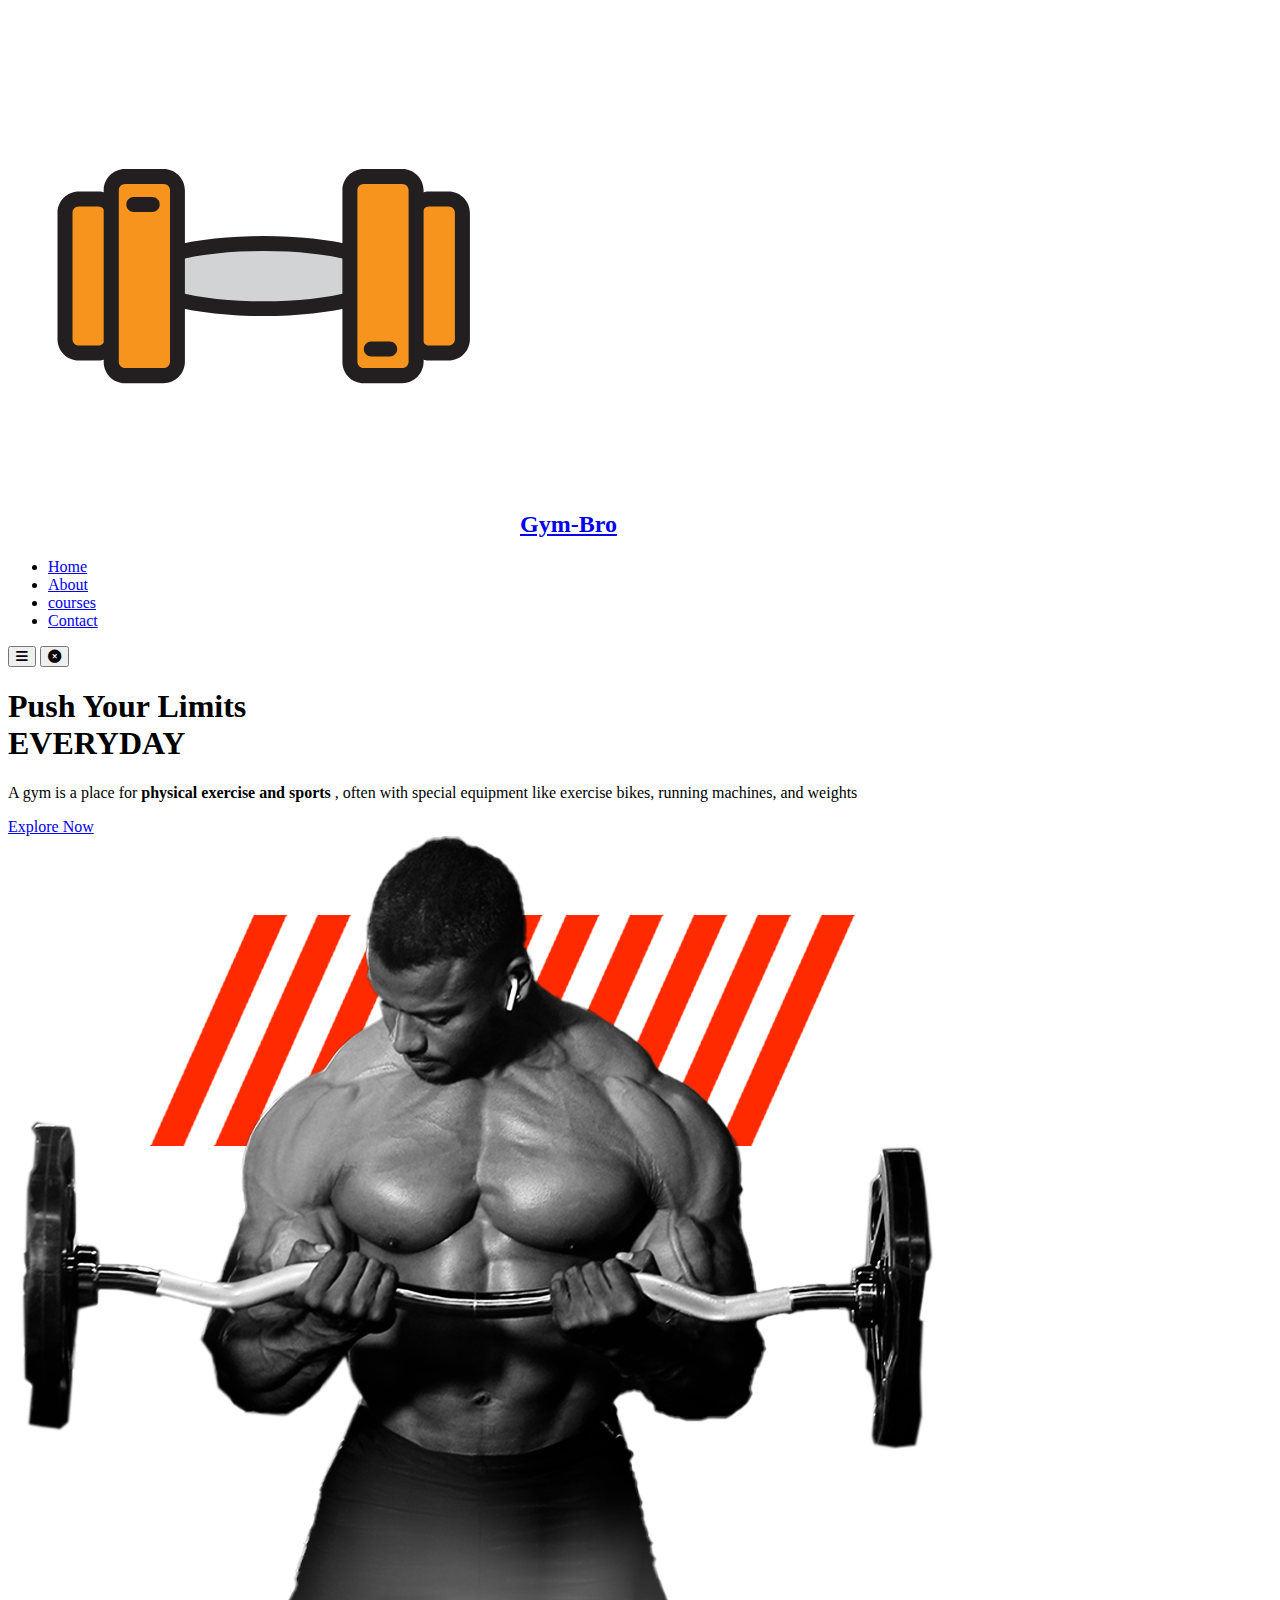
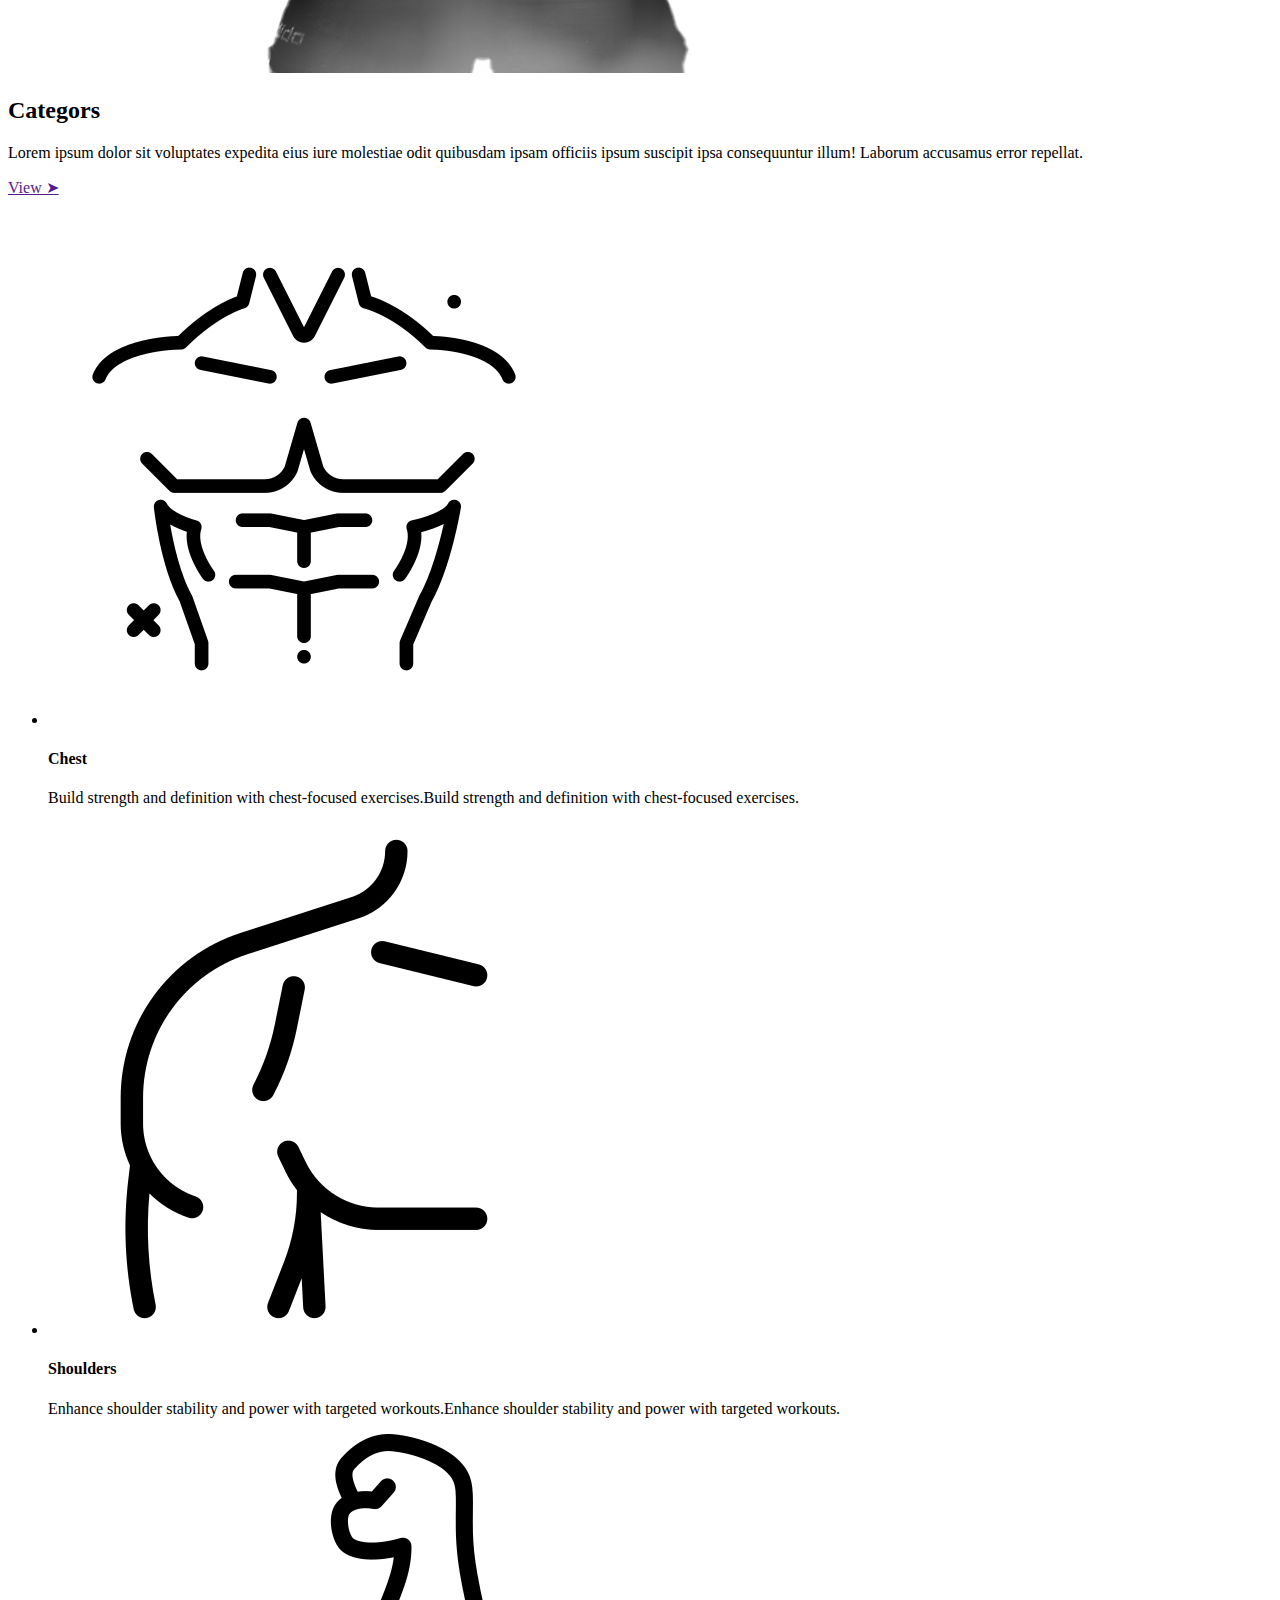
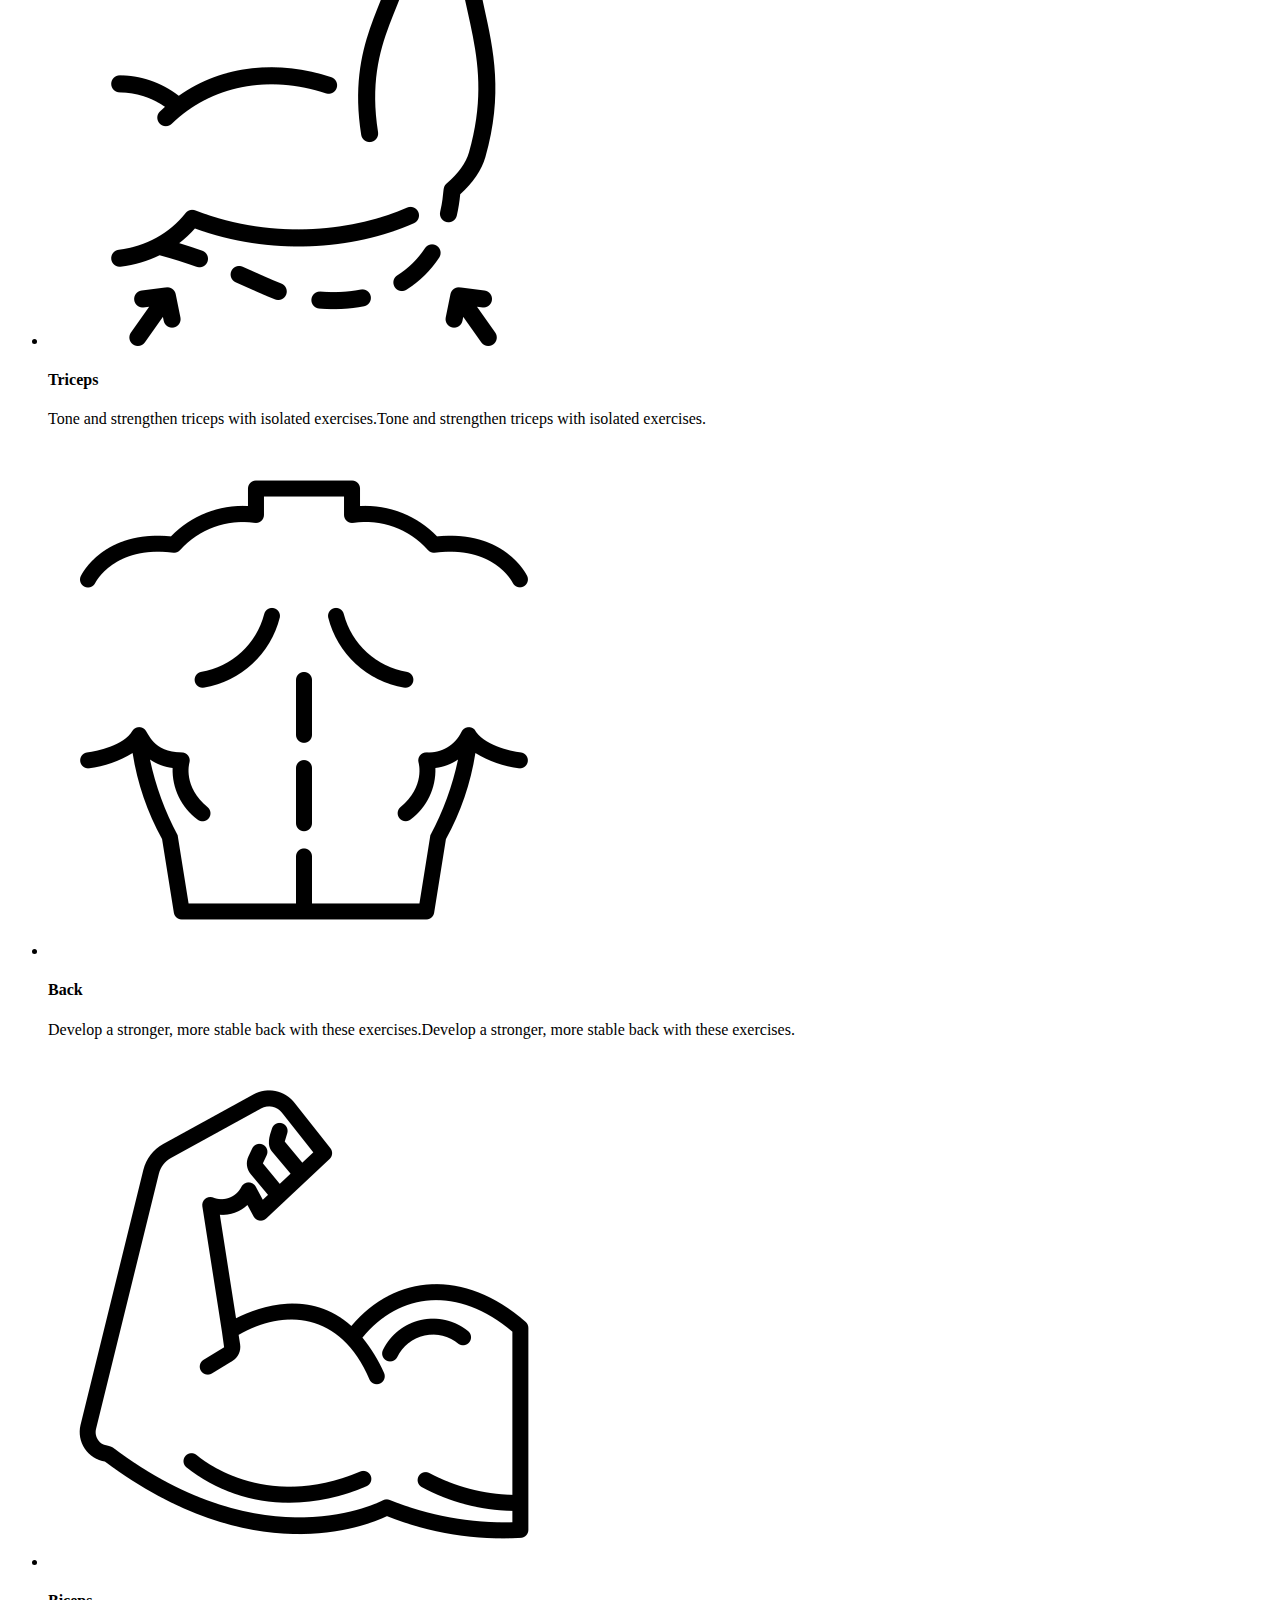
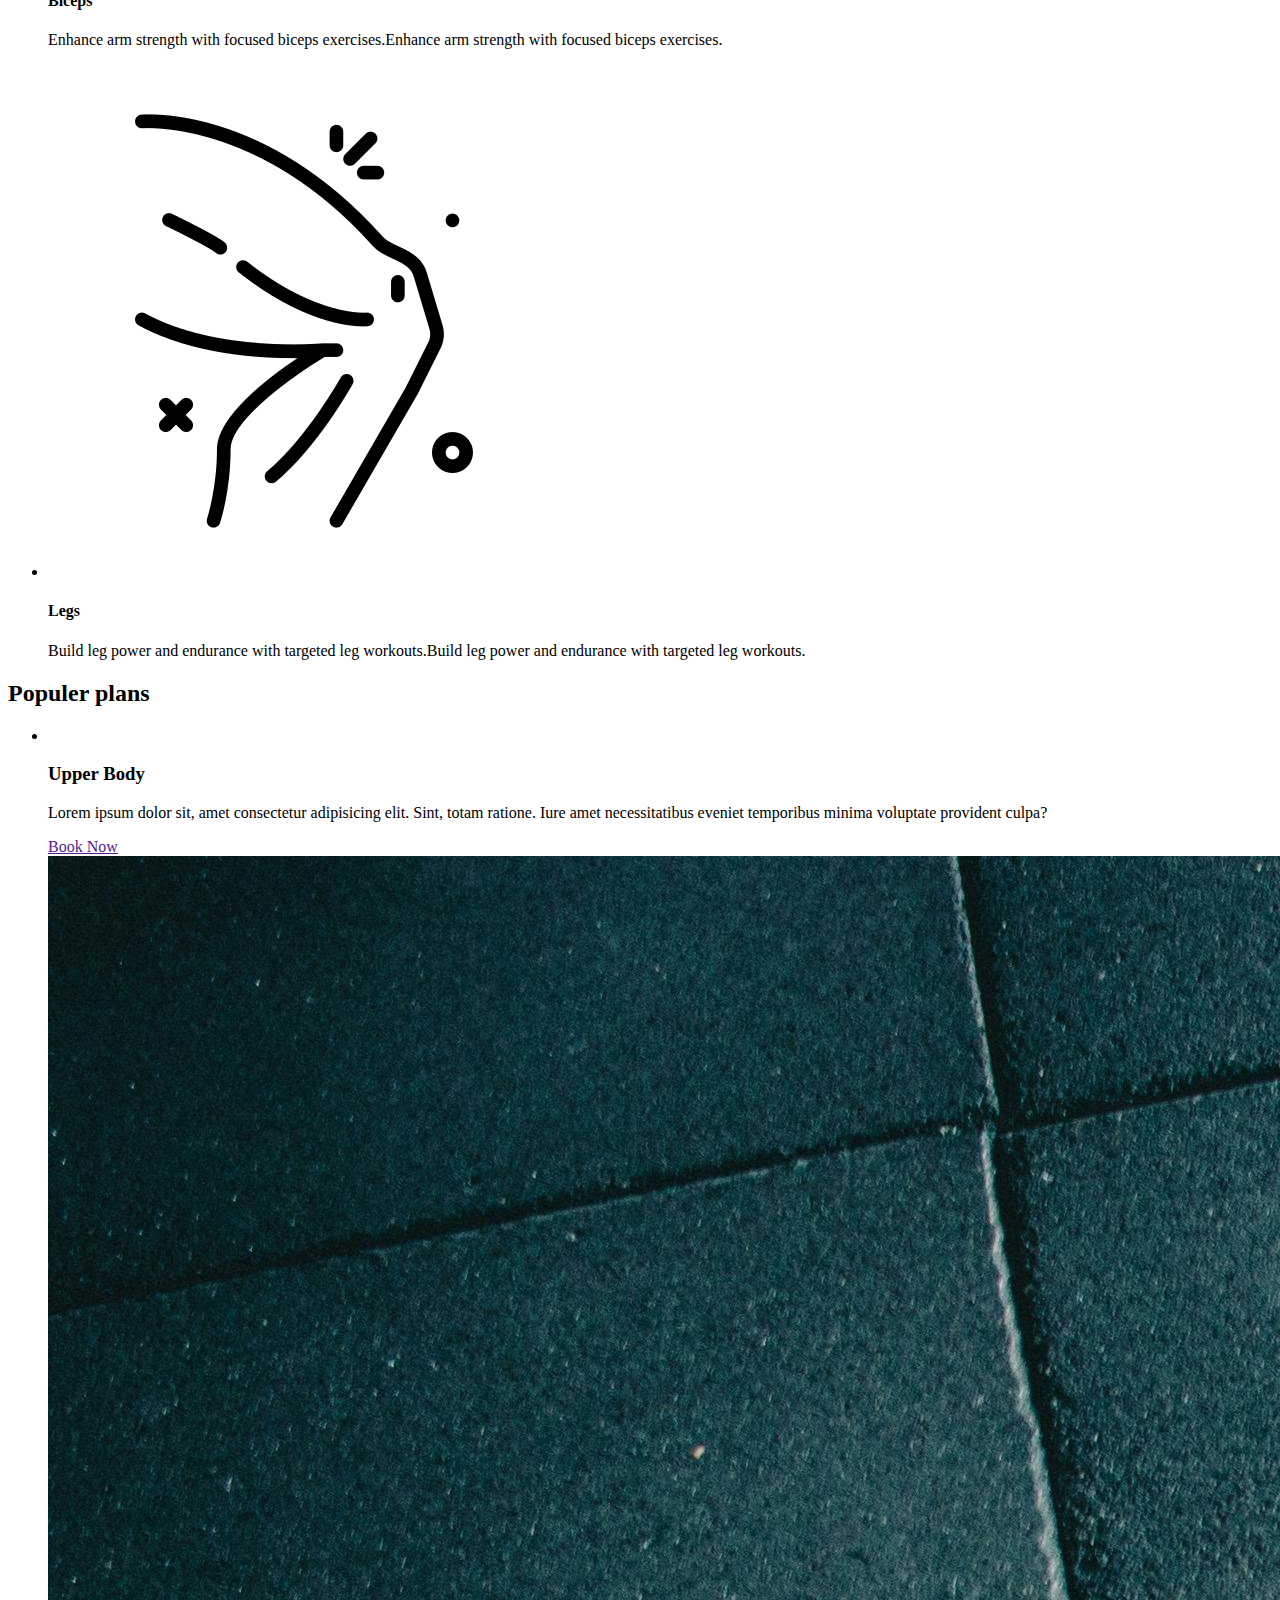
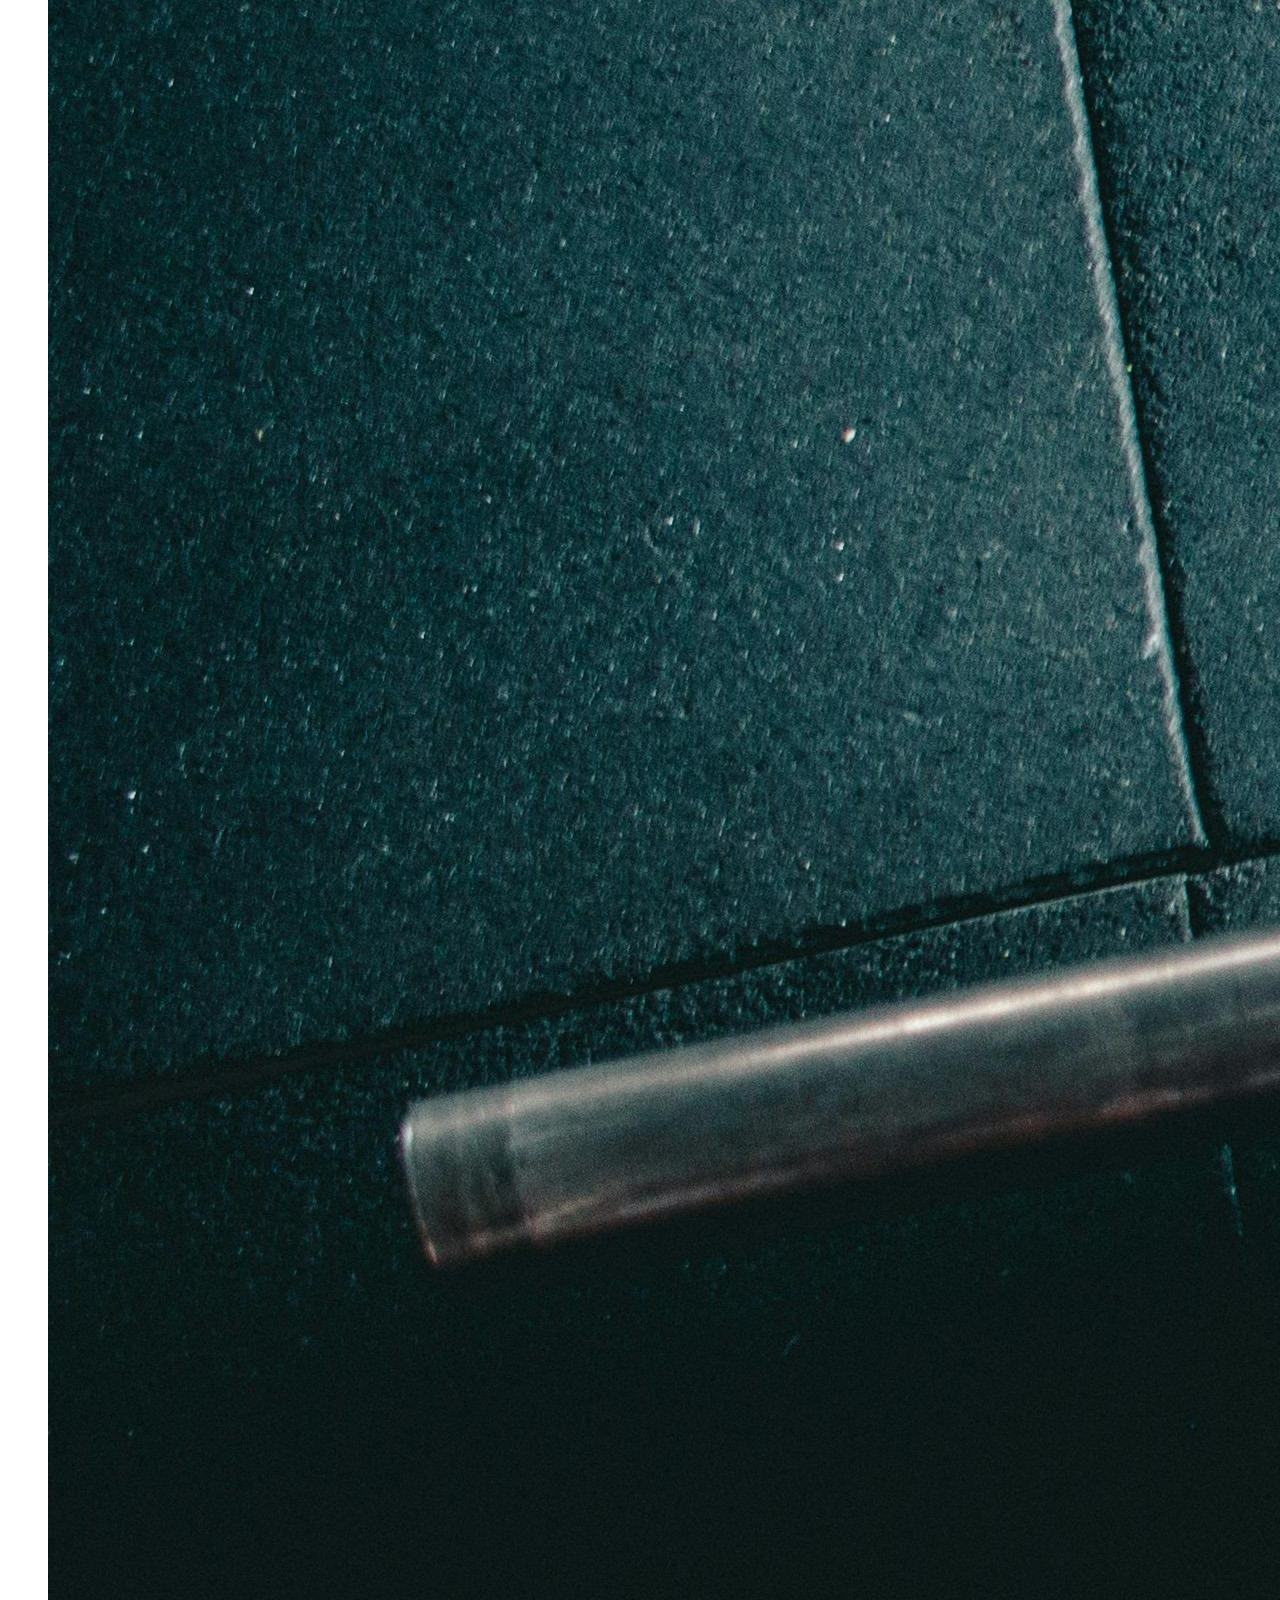
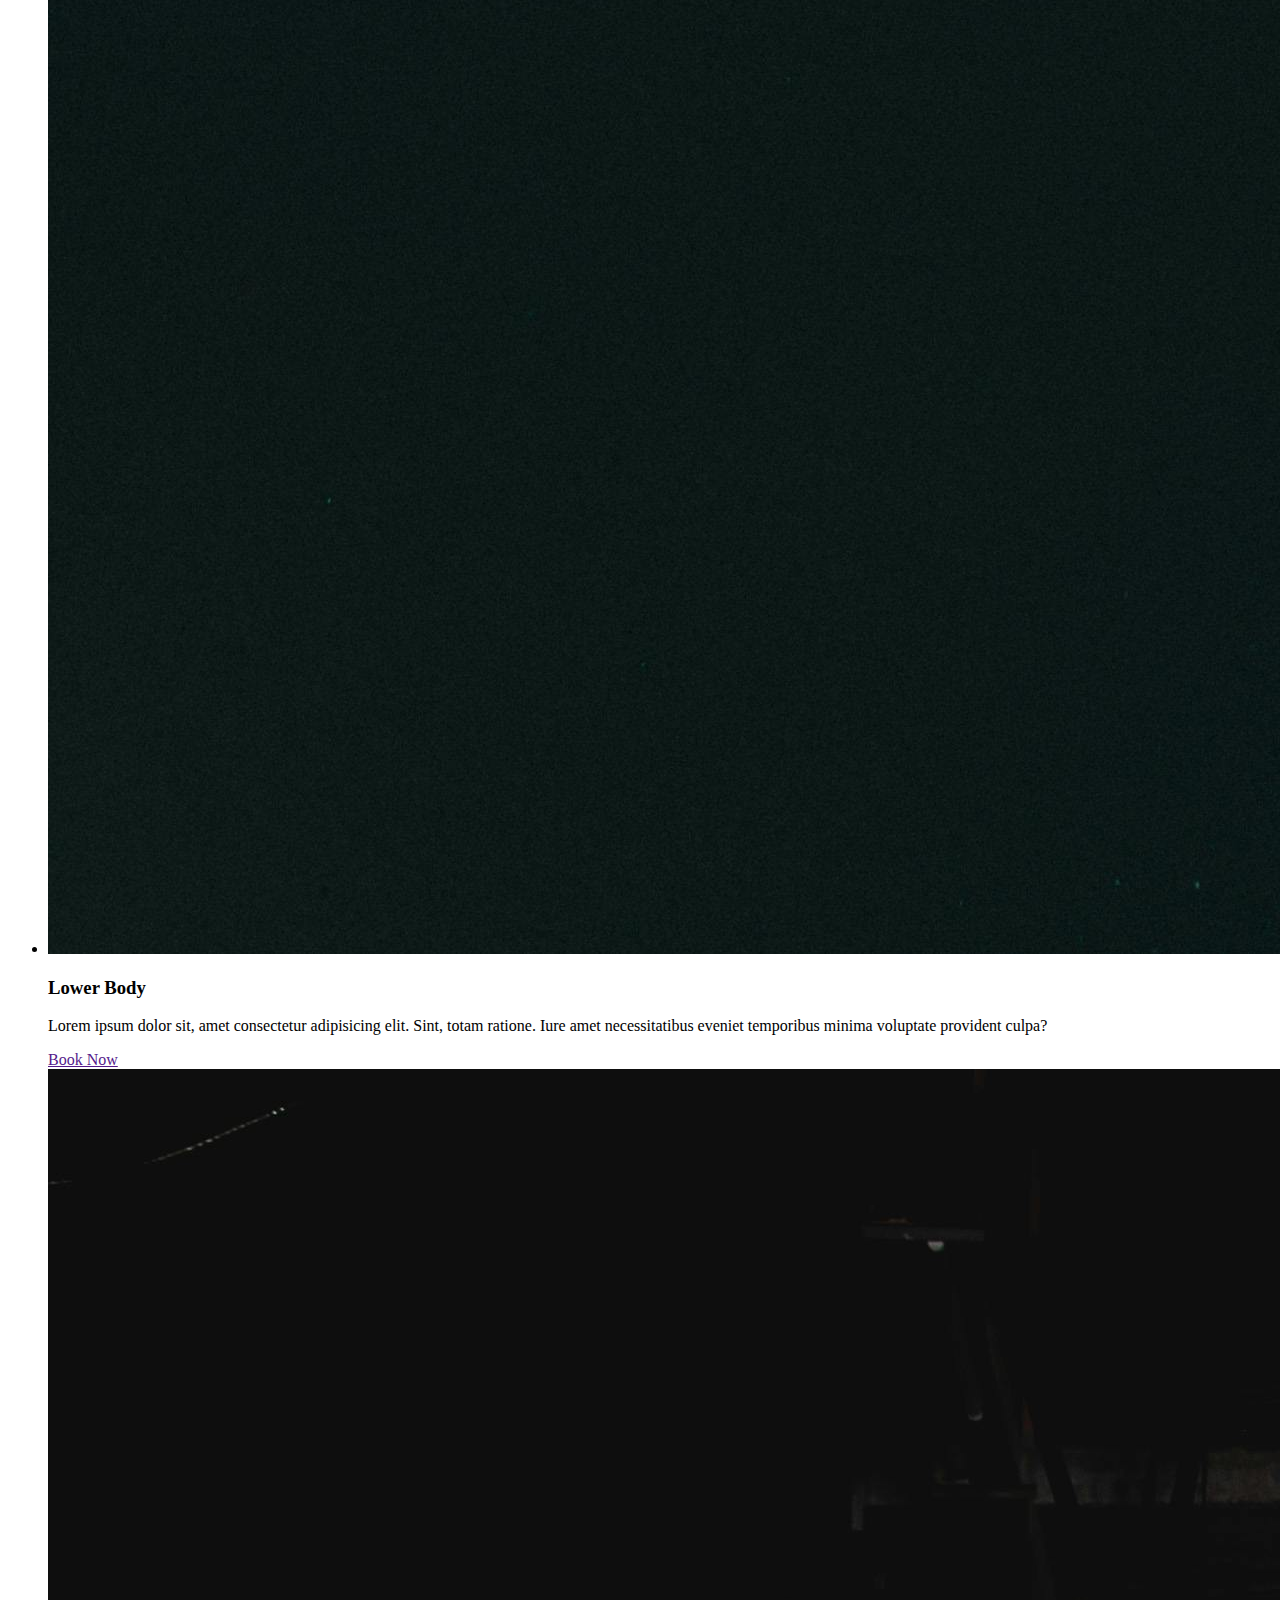
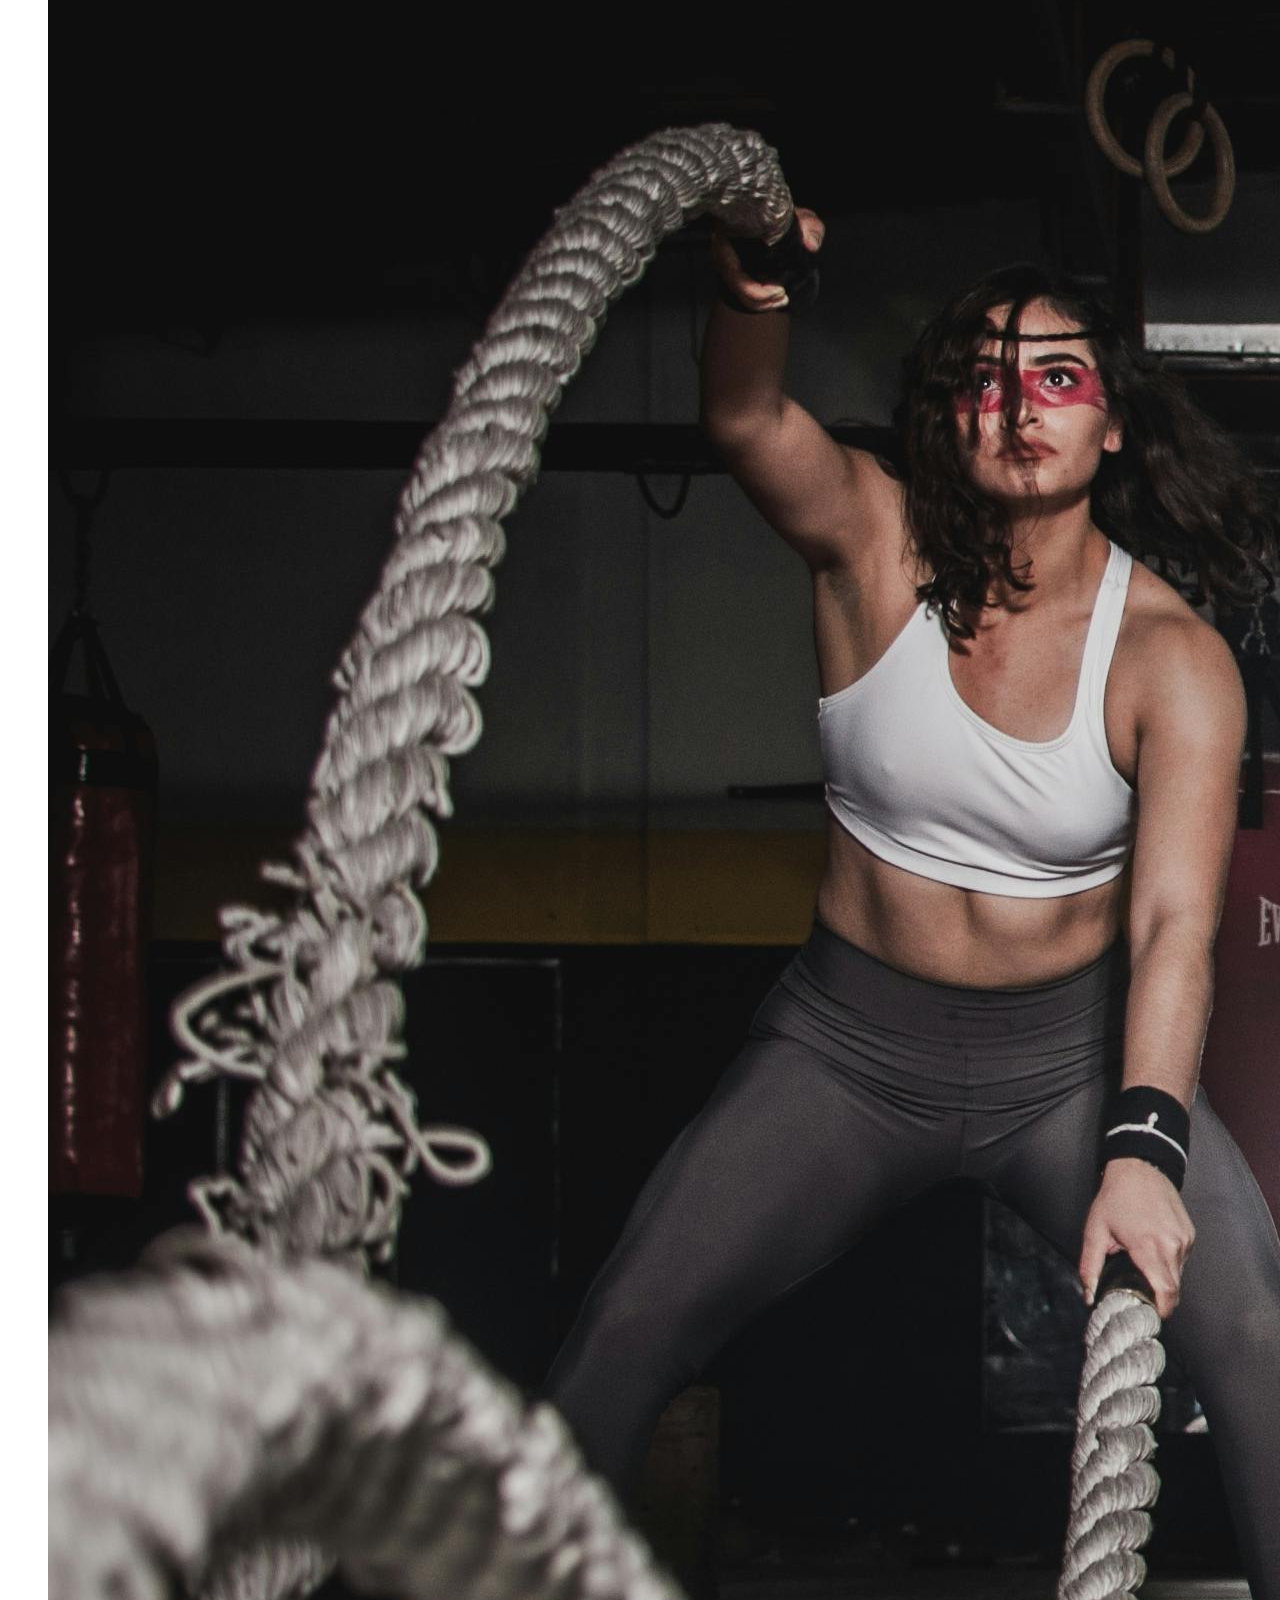
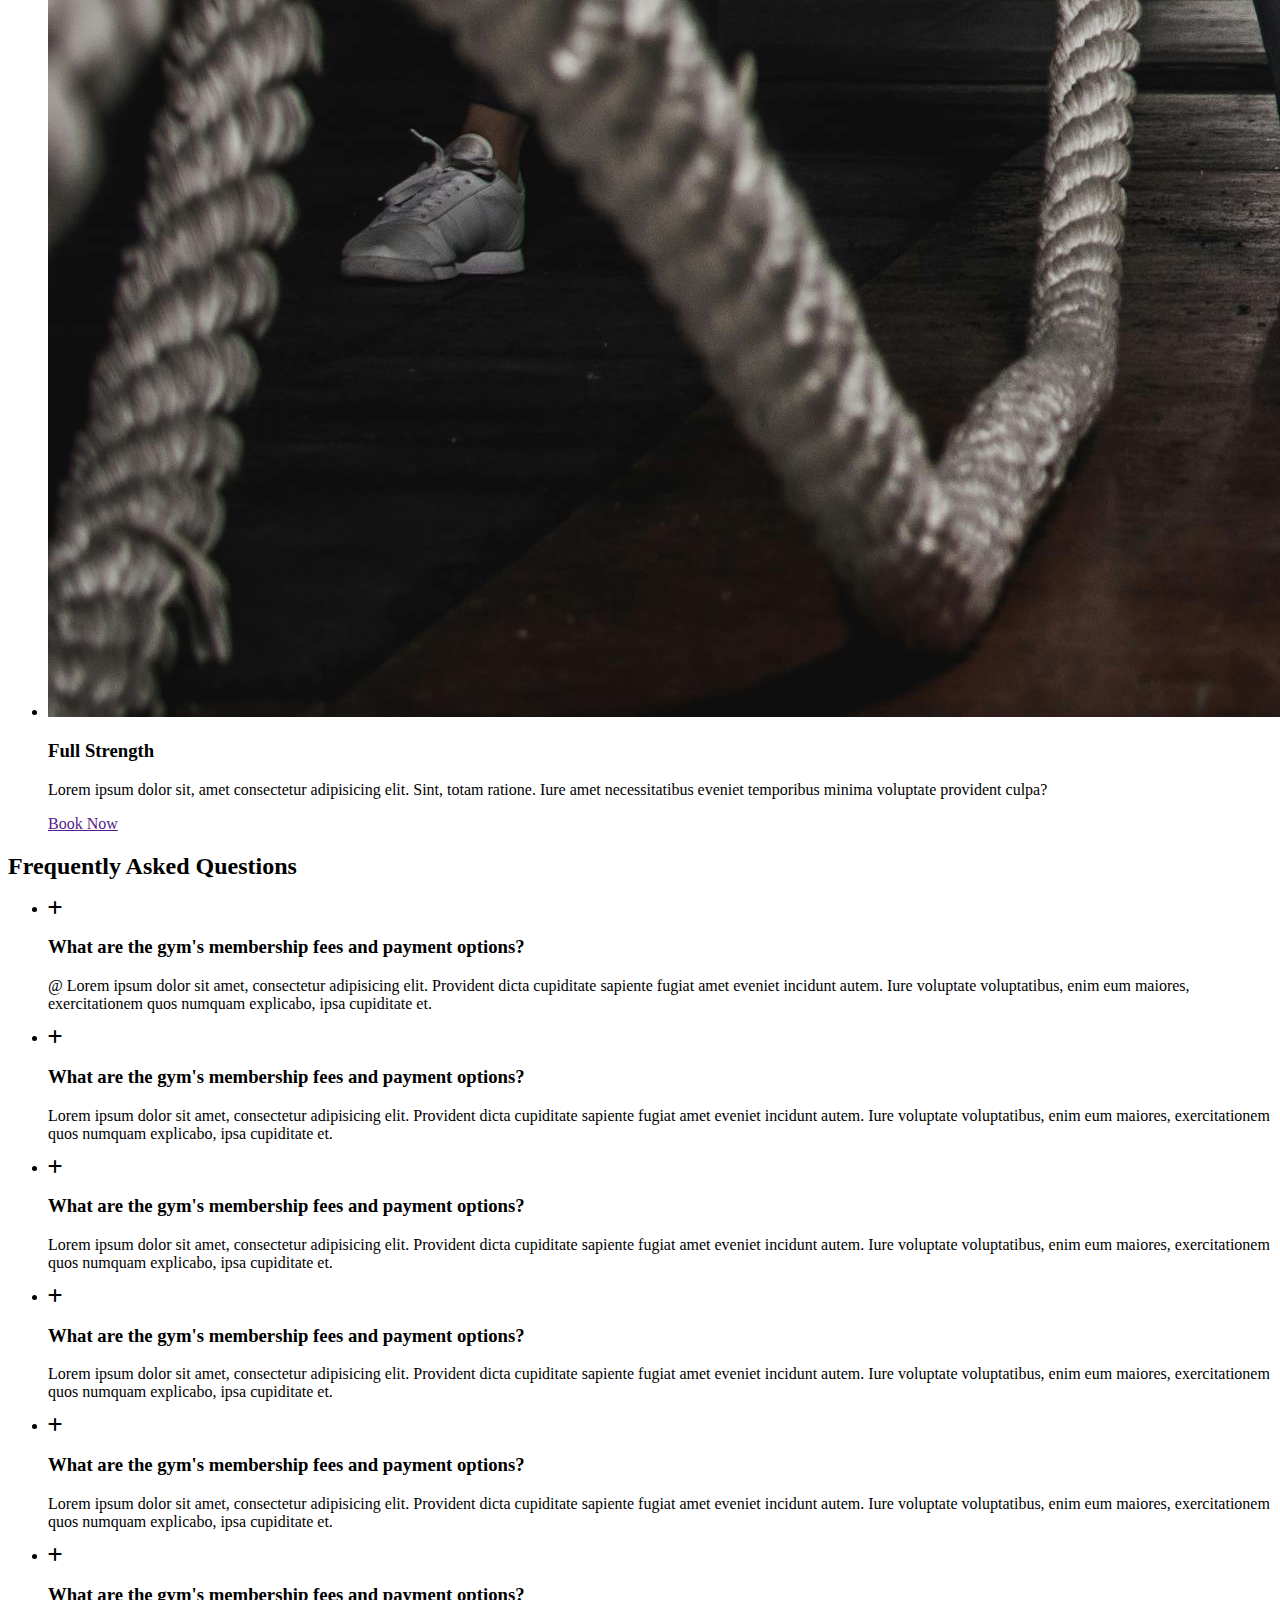
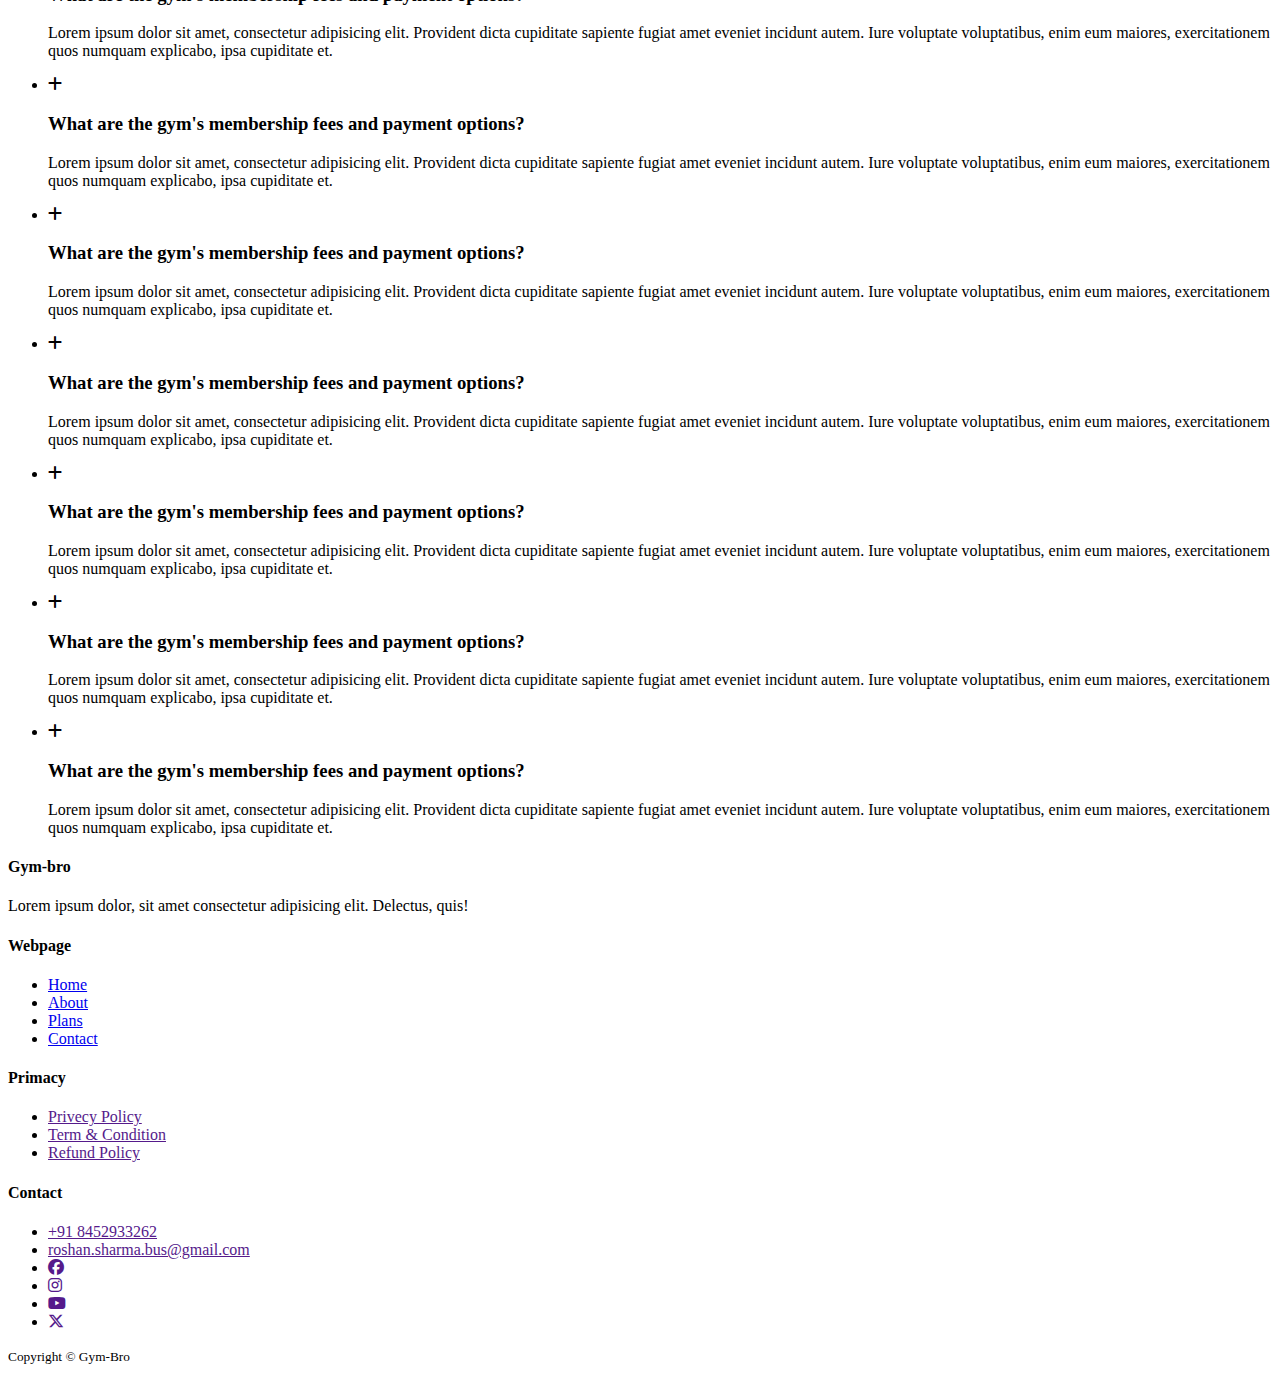
==== HTML files/index.htm @ 0c8cfac7 "deploy" ====
<!DOCTYPE html>
<html lang="en">

<head>
  <meta charset="UTF-8" />
  <meta name="viewport" content="width=device-width, initial-scale=1.0" />
  <title>Gym-Bro</title>
  <link rel="stylesheet" href="https://cdn.jsdelivr.net/npm/swiper@11/swiper-bundle.min.css" />
  <link rel="shortcut icon" href="../Photos/logo.png" type="image/x-icon" />
  <link rel="stylesheet" href="/Xproject Html/3project/CSS files/index.css" />
  <link rel="stylesheet" href="https://cdnjs.cloudflare.com/ajax/libs/font-awesome/6.6.0/css/all.min.css" />
</head>

<body>
  <nav>
    <div class="container nav-section">
      <a href="index.htm" class="logoancor">
        <h2 class="navlogo">
          <img src="../Photos/logo.png" class="logo-img" alt="" />Gym-Bro
        </h2>
      </a>
      <ul class="nav-menu">
        <li class="nav-item"><a href="index.htm">Home</a></li>
        <li class="nav-item"><a href="about.htm">About</a></li>
        <li class="nav-item"><a href="courses.htm">courses</a></li>
        <li class="nav-item"><a href="contact.htm">Contact</a></li>
      </ul>
  <button id="open-menu">
    <i class="fa-solid fa-bars"></i>
  </button>
  <button id="close-menu">
    <i class="fa-solid fa-circle-xmark"></i>
  </button>

    </div>
  </nav>
  <header class="container">
    <div class="container header-section">
      <div class="header-left">
        <h1 class="header-title">
          Push Your Limits <br />
          <strong>EVERYDAY</strong>
        </h1>
        <p class="header-dec">
          A gym is a place for
          <strong class="p-strong"> physical exercise and sports</strong> ,
          often with special equipment like exercise bikes, running machines,
          and weights
        </p>
        <a href="courses.htm" class="btn">Explore Now</a>
      </div>
      <div class="header-right">
        <div class="header-right-img">
          <img src="../Photos/Header.png" alt="" />
        </div>
      </div>
    </div>
  </header>
  <section class="container category">
    <div class="category-container">
      <div class="category-left">
        <h2>Categors</h2>
        <p>
          Lorem ipsum dolor sit voluptates expedita eius iure molestiae odit
          quibusdam ipsam officiis ipsum suscipit ipsa consequuntur illum!
          Laborum accusamus error repellat.
        </p>
        <a href="" class="btn">View ➤</a>
      </div>
      <div class="category-right">
        <ul class="category-menu">
          <li class="category-item">
            <img src="../icon/chest.png" alt="Chest Workout Icon" class="gym-icon" />
            <h4>Chest</h4>
            <p>
              Build strength and definition with chest-focused exercises.Build
              strength and definition with chest-focused exercises.
            </p>
          </li>
          <li class="category-item">
            <img src="../icon/shoulder.png" alt="Shoulder Workout Icon" class="gym-icon" />
            <h4>Shoulders</h4>
            <p>
              Enhance shoulder stability and power with targeted
              workouts.Enhance shoulder stability and power with targeted
              workouts.
            </p>
          </li>
          <li class="category-item">
            <img src="../icon/triceps.png" alt="Triceps Workout Icon" class="gym-icon" />
            <h4>Triceps</h4>
            <p>
              Tone and strengthen triceps with isolated exercises.Tone and
              strengthen triceps with isolated exercises.
            </p>
          </li>
          <li class="category-item">
            <img src="../icon/back.png" alt="Back Workout Icon" class="gym-icon" />
            <h4>Back</h4>
            <p>
              Develop a stronger, more stable back with these
              exercises.Develop a stronger, more stable back with these
              exercises.
            </p>
          </li>
          <li class="category-item">
            <img src="../icon/biceps.png" alt="Biceps Workout Icon" class="gym-icon" />
            <h4>Biceps</h4>
            <p>
              Enhance arm strength with focused biceps exercises.Enhance arm
              strength with focused biceps exercises.
            </p>
          </li>
          <li class="category-item">
            <img src="../icon/leg.png" alt="Leg Workout Icon" class="gym-icon" />
            <h4>Legs</h4>
            <p>
              Build leg power and endurance with targeted leg workouts.Build
              leg power and endurance with targeted leg workouts.
            </p>
          </li>
        </ul>
      </div>
    </div>
  </section>
  <section class="container plans">
    <div class="container plans-container">
      <h2>Populer plans</h2>
      <ul class="plans-menu">
        <li class="plans-item">
          <img src="../plan/../plan/pexels-panther-1547248.jpg" alt="" />
          <div class="plan-info">
            <h3>Upper Body</h3>
            <p>
              Lorem ipsum dolor sit, amet consectetur adipisicing elit. Sint,
              totam ratione. Iure amet necessitatibus eveniet temporibus
              minima voluptate provident culpa?
            </p>
            <a href="" class="btn">Book Now</a>
          </div>
        </li>
        <li class="plans-item">
          <img src="../plan/pexels-victorfreitas-841131.jpg" alt="" />
          <div class="plan-info">
            <h3>Lower Body</h3>
            <p>
              Lorem ipsum dolor sit, amet consectetur adipisicing elit. Sint,
              totam ratione. Iure amet necessitatibus eveniet temporibus
              minima voluptate provident culpa?
            </p>
            <a href="" class="btn">Book Now</a>
          </div>
        </li>
        <li class="plans-item">
          <img src="../plan/pexels-leonardho-1552242.jpg" alt="" />
          <div class="plan-info">
            <h3>Full Strength</h3>
            <p>
              Lorem ipsum dolor sit, amet consectetur adipisicing elit. Sint,
              totam ratione. Iure amet necessitatibus eveniet temporibus
              minima voluptate provident culpa?
            </p>
            <a href="" class="btn">Book Now</a>
          </div>
        </li>
      </ul>
    </div>
  </section>
  <section class="container questions">
    <div class="question-container">
      <h2>Frequently Asked Questions</h2>
      <ul class="questions-menu">
        <li class="question-item">
          <div class="icons">
            <i class="fa-solid fa-plus"></i>
            <h3>What are the gym's membership fees and payment options?</h3>
          </div>
          <p>@
            Lorem ipsum dolor sit amet, consectetur adipisicing elit.
            Provident dicta cupiditate sapiente fugiat amet eveniet incidunt
            autem. Iure voluptate voluptatibus, enim eum maiores,
            exercitationem quos numquam explicabo, ipsa cupiditate et.
          </p>
        </li>
        <li class="question-item">
          <div class="icons">
            <i class="fa-solid fa-plus"></i>
            <h3>What are the gym's membership fees and payment options?</h3>
          </div>
          <p>
            Lorem ipsum dolor sit amet, consectetur adipisicing elit.
            Provident dicta cupiditate sapiente fugiat amet eveniet incidunt
            autem. Iure voluptate voluptatibus, enim eum maiores,
            exercitationem quos numquam explicabo, ipsa cupiditate et.
          </p>
        </li>
        <li class="question-item">
          <div class="icons">
            <i class="fa-solid fa-plus"></i>
            <h3>What are the gym's membership fees and payment options?</h3>
          </div>
          <p>
            Lorem ipsum dolor sit amet, consectetur adipisicing elit.
            Provident dicta cupiditate sapiente fugiat amet eveniet incidunt
            autem. Iure voluptate voluptatibus, enim eum maiores,
            exercitationem quos numquam explicabo, ipsa cupiditate et.
          </p>
        </li>
        <li class="question-item">
          <div class="icons">
            <i class="fa-solid fa-plus"></i>
            <h3>What are the gym's membership fees and payment options?</h3>
          </div>
          <p>
            Lorem ipsum dolor sit amet, consectetur adipisicing elit.
            Provident dicta cupiditate sapiente fugiat amet eveniet incidunt
            autem. Iure voluptate voluptatibus, enim eum maiores,
            exercitationem quos numquam explicabo, ipsa cupiditate et.
          </p>
        </li>
        <li class="question-item">
          <div class="icons">
            <i class="fa-solid fa-plus"></i>
            <h3>What are the gym's membership fees and payment options?</h3>
          </div>
          <p>
            Lorem ipsum dolor sit amet, consectetur adipisicing elit.
            Provident dicta cupiditate sapiente fugiat amet eveniet incidunt
            autem. Iure voluptate voluptatibus, enim eum maiores,
            exercitationem quos numquam explicabo, ipsa cupiditate et.
          </p>
        </li>
        <li class="question-item">
          <div class="icons">
            <i class="fa-solid fa-plus"></i>
            <h3>What are the gym's membership fees and payment options?</h3>
          </div>
          <p>
            Lorem ipsum dolor sit amet, consectetur adipisicing elit.
            Provident dicta cupiditate sapiente fugiat amet eveniet incidunt
            autem. Iure voluptate voluptatibus, enim eum maiores,
            exercitationem quos numquam explicabo, ipsa cupiditate et.
          </p>
        </li>
        <li class="question-item">
          <div class="icons">
            <i class="fa-solid fa-plus"></i>
            <h3>What are the gym's membership fees and payment options?</h3>
          </div>
          <p>
            Lorem ipsum dolor sit amet, consectetur adipisicing elit.
            Provident dicta cupiditate sapiente fugiat amet eveniet incidunt
            autem. Iure voluptate voluptatibus, enim eum maiores,
            exercitationem quos numquam explicabo, ipsa cupiditate et.
          </p>
        </li>
        <li class="question-item">
          <div class="icons">
            <i class="fa-solid fa-plus"></i>
            <h3>What are the gym's membership fees and payment options?</h3>
          </div>
          <p>
            Lorem ipsum dolor sit amet, consectetur adipisicing elit.
            Provident dicta cupiditate sapiente fugiat amet eveniet incidunt
            autem. Iure voluptate voluptatibus, enim eum maiores,
            exercitationem quos numquam explicabo, ipsa cupiditate et.
          </p>
        </li>
        <li class="question-item">
          <div class="icons">
            <i class="fa-solid fa-plus"></i>
            <h3>What are the gym's membership fees and payment options?</h3>
          </div>
          <p>
            Lorem ipsum dolor sit amet, consectetur adipisicing elit.
            Provident dicta cupiditate sapiente fugiat amet eveniet incidunt
            autem. Iure voluptate voluptatibus, enim eum maiores,
            exercitationem quos numquam explicabo, ipsa cupiditate et.
          </p>
        </li>
        <li class="question-item">
          <div class="icons">
            <i class="fa-solid fa-plus"></i>
            <h3>What are the gym's membership fees and payment options?</h3>
          </div>
          <p>
            Lorem ipsum dolor sit amet, consectetur adipisicing elit.
            Provident dicta cupiditate sapiente fugiat amet eveniet incidunt
            autem. Iure voluptate voluptatibus, enim eum maiores,
            exercitationem quos numquam explicabo, ipsa cupiditate et.
          </p>
        </li>
        <li class="question-item">
          <div class="icons">
            <i class="fa-solid fa-plus"></i>
            <h3>What are the gym's membership fees and payment options?</h3>
          </div>
          <p>
            Lorem ipsum dolor sit amet, consectetur adipisicing elit.
            Provident dicta cupiditate sapiente fugiat amet eveniet incidunt
            autem. Iure voluptate voluptatibus, enim eum maiores,
            exercitationem quos numquam explicabo, ipsa cupiditate et.
          </p>
        </li>
        <li class="question-item">
          <div class="icons">
            <i class="fa-solid fa-plus"></i>
            <h3>What are the gym's membership fees and payment options?</h3>
          </div>
          <p>
            Lorem ipsum dolor sit amet, consectetur adipisicing elit.
            Provident dicta cupiditate sapiente fugiat amet eveniet incidunt
            autem. Iure voluptate voluptatibus, enim eum maiores,
            exercitationem quos numquam explicabo, ipsa cupiditate et.
          </p>
        </li>
      </ul>
    </div>
  </section>
  <!-- trainer secction -->
  <!-- <section class="container trainer-container swiper mySwiper">
      <h2>Professional Trainer</h2>
      <div class="swiper-wrapper">
        <div class="trainers-container swiper-slide">
          <div class="trainer-photo">
            <img src="../plan/men1.jpg" alt="Trainer" />
          </div>
          <div class="trainer-name-info">
            <h5>Abhishek</h5>
            <small>New</small>
          </div>
          <div class="trainer-about">
            <p>
              Lorem ipsum dolor sit amet, consectetur adipisicing elit. Maxime
              repellat expedita saepe rem voluptatem cumque ad quaerat aperiam
              officiis eos!
            </p>
          </div>
        </div>
        <div class="trainers-container swiper-slide">
          <div class="trainer-photo">
            <img src="../plan/men2.jpg" alt="Trainer" />
          </div>
          <div class="trainer-name-info">
            <h5>Iron man</h5>
            <small>3ys Exp</small>
          </div>
          <div class="trainer-about">
            <p>
              Lorem ipsum dolor sit amet, consectetur adipisicing elit. Maxime
              repellat expedita saepe rem voluptatem cumque ad quaerat aperiam
              officiis eos!
            </p>
          </div>
        </div>
        <div class="trainers-container swiper-slide">
          <div class="trainer-photo">
            <img src="../plan/men3.jpg" alt="Trainer" />
          </div>
          <div class="trainer-name-info">
            <h5>Thomas Shelby</h5>
            <small>6M Exp</small>
          </div>
          <div class="trainer-about">
            <p>
              Lorem ipsum dolor sit amet, consectetur adipisicing elit. Maxime
              repellat expedita saepe rem voluptatem cumque ad quaerat aperiam
              officiis eos!
            </p>
          </div>
        </div>
        <div class="trainers-container swiper-slide">
          <div class="trainer-photo">
            <img src="../plan/men4.jpg" alt="Trainer" />
          </div>
          <div class="trainer-name-info">
            <h5>Shyam</h5>
            <small>3yr Exp</small>
          </div>
          <div class="trainer-about">
            <p>
              Lorem ipsum dolor sit amet, consectetur adipisicing elit. Maxime
              repellat expedita saepe rem voluptatem cumque ad quaerat aperiam
              officiis eos!
            </p>
          </div>
        </div>
        <div class="trainers-container swiper-slide">
          <div class="trainer-photo">
            <img src="../plan/men5.jpg" alt="Trainer" />
          </div>
          <div class="trainer-name-info">
            <h5>Jhon the Don</h5>
            <small>1yr Exp</small>
          </div>
          <div class="trainer-about">
            <p>
              Lorem ipsum dolor sit amet, consectetur adipisicing elit. Maxime
              repellat expedita saepe rem voluptatem cumque ad quaerat aperiam
              officiis eos!
            </p>
          </div>
        </div>
        <div class="trainers-container swiper-slide">
          <div class="trainer-photo">
            <img src="../plan/men6.jpg" alt="Trainer" />
          </div>
          <div class="trainer-name-info">
            <h5>Black Adam</h5>
            <small>New</small>
          </div>
          <div class="trainer-about">
            <p>
              Lorem ipsum dolor sit amet, consectetur adipisicing elit. Maxime
              repellat expedita saepe rem voluptatem cumque ad quaerat aperiam
              officiis eos!
            </p>
          </div>
        </div>
      </div>
    </section> -->
  <footer class="footer container">
    <div class="footer-container ">
      <div class="footer-1">
        <h4>Gym-bro</h4>
        <p>Lorem ipsum dolor, sit amet consectetur adipisicing elit. Delectus, quis!</p>
      </div>
      <div class="footer-2">
        <h4>Webpage</h4>
        <ul class="link">
          <li class="link"><a href="index.htm">Home</a></li>
          <li class="link"><a href="about.htm">About</a></li>
          <li class="link"><a href="courses.htm">Plans</a></li>
          <li class="link"><a href="contact.htm">Contact</a></li>
        </ul>
      </div>
      <div class="footer-3">
        <h4>Primacy</h4>
        <ul class="social-links">
          <li>
            <a href="">Privecy Policy</a>
          </li>
          <li> <a href="">Term & Condition</a></li>
          <li> <a href=""> Refund Policy</a></li>
        </ul>
      </div>
      <div class="footer-4">
        <h4>Contact</h4>
        <ul class="social-links">
          <li><a href="">+91 8452933262</a></li>
          <li><a href="">roshan.sharma.bus@gmail.com</a></li>
          <div class="social-icon">
            <li><a href=""><i class="fa-brands fa-facebook"></i></a></li>
            <li> <a href=""><i class="fa-brands fa-instagram"> </i></a></li>
            <li> <a href=""><i class="fa-brands fa-youtube"></i></a></li>
            <li> <a href=""><i class="fa-brands fa-x-twitter"></i></a></li>
          </div>
        </ul>
      </div>
    </div>
    <div class="footer-end">
      <small> Copyright &copy; Gym-Bro </small>
    </div>
  </footer>

  
  <script src="../script.js"></script>
</body>

</html>
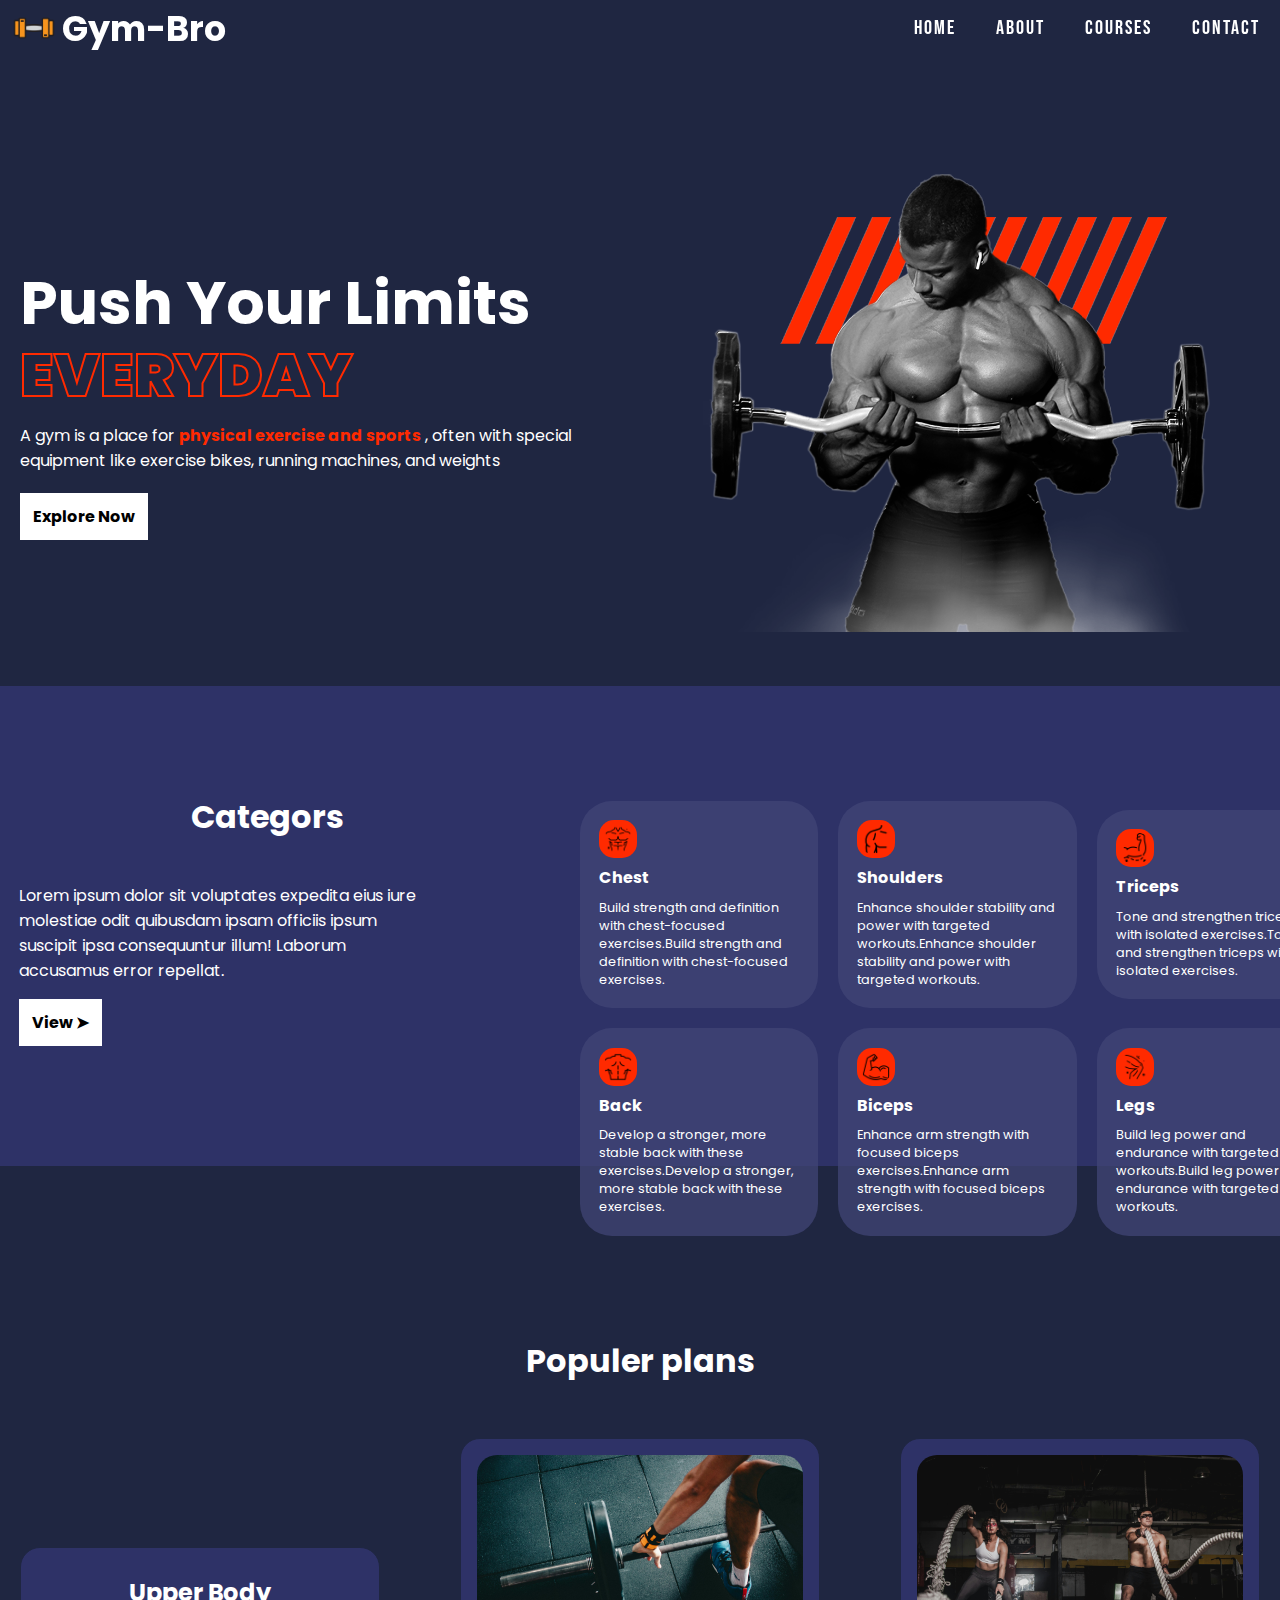
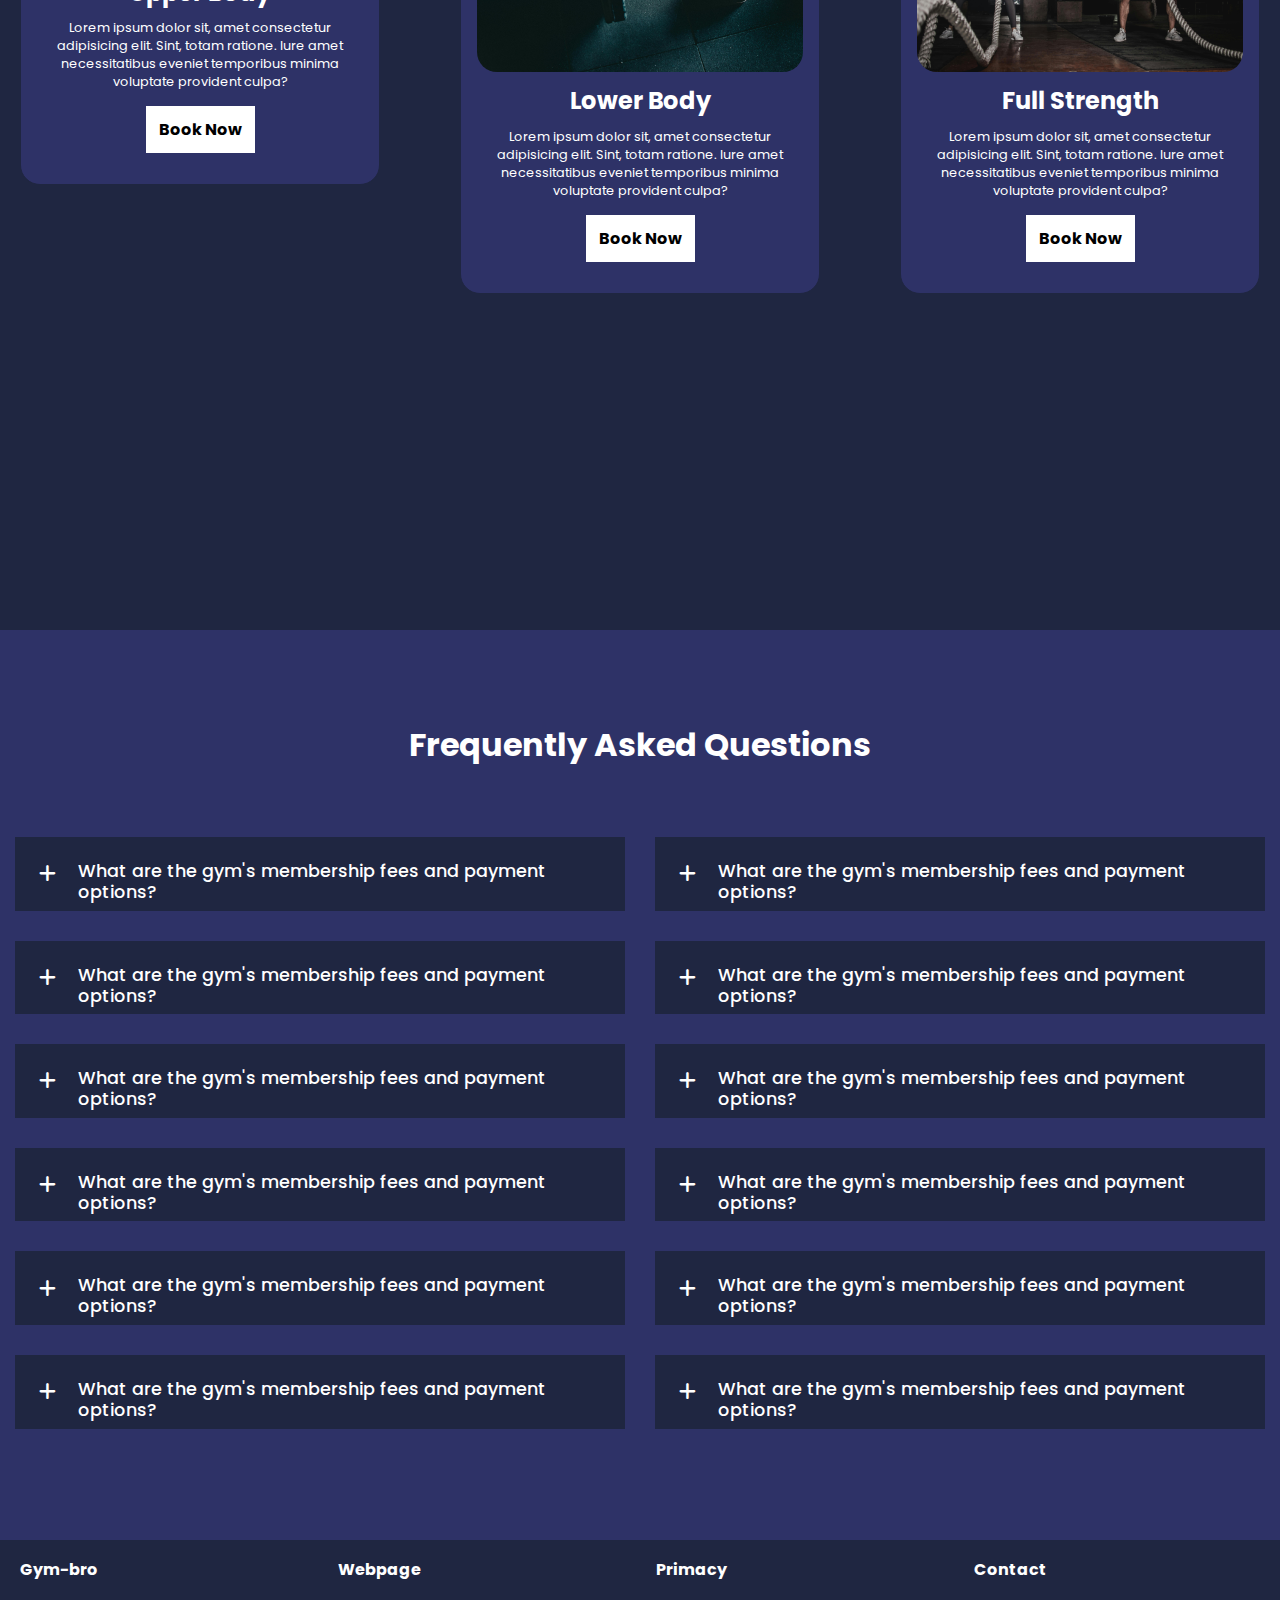
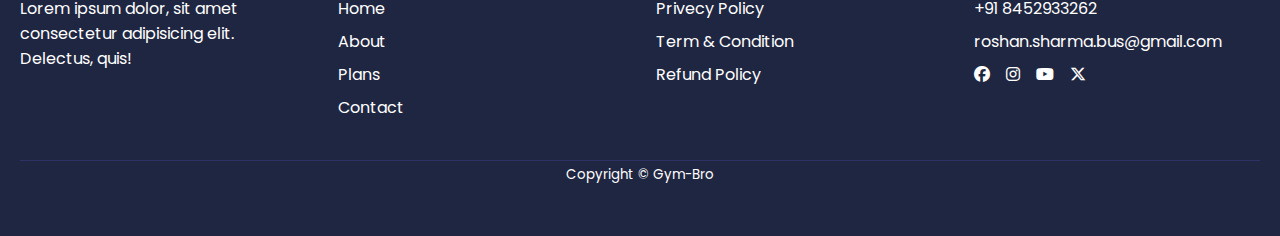
==== commit 1599c1ba: "deploy" ====
--- a/HTML files/index.htm
+++ b/HTML files/index.htm
@@ -7,7 +7,7 @@
   <title>Gym-Bro</title>
   <link rel="stylesheet" href="https://cdn.jsdelivr.net/npm/swiper@11/swiper-bundle.min.css" />
   <link rel="shortcut icon" href="../Photos/logo.png" type="image/x-icon" />
-  <link rel="stylesheet" href="/Xproject Html/3project/CSS files/index.css" />
+  <link rel="stylesheet" href="../CSS files/index.css" />
   <link rel="stylesheet" href="https://cdnjs.cloudflare.com/ajax/libs/font-awesome/6.6.0/css/all.min.css" />
 </head>
 
--- a/CSS files/index.css
+++ b/CSS files/index.css
@@ -0,0 +1,714 @@
+@import url('https://fonts.googleapis.com/css2?family=Itim&family=Poppins:wght@500;600;700&display=swap');
+@import url('https://fonts.googleapis.com/css2?family=Bebas+Neue&family=Itim&family=Poppins:wght@500;600;700&display=swap');
+@import url('https://fonts.googleapis.com/css2?family=Bebas+Neue&family=Danfo&family=Itim&family=Poppins:wght@500;600;700&display=swap');
+* {
+  margin: 0;
+  padding: 0;
+  border: 0;
+  outline: 50px;
+}
+:root {
+  --color-primary: #6c63ff;
+  --color-success: #00bf8e;
+  --color-warning: #f7c94b;
+  --color-danger: #f75842;
+  --color-danger-variant: rgba(247, 88, 66, 0.4);
+  --color-white: #fff;
+  --color-light: rgba(255, 255, 255, 0.7);
+  --color-black: #000;
+  --color-bg: #1f2641;
+  --color-bg1: #2e3267;
+  --color-bg2: #ff2a00;
+  --container-width-lg: 80%;
+  --container-width-md: 90%;
+  --container-width-sm: 94%;
+  --transition: all 400ms ease;
+  --box-shadow-orange: 0 1rem 1.5rem #00000093;
+}
+body {
+  background: #000;
+  color: white;
+  font-family: "Poppins", serif;
+  background-color: var(--color-bg);
+}
+.nav-menu a {
+  text-decoration: none;
+  color: var(--color-white);
+  transition: all 300ms ease;
+  &:hover {
+    color: var(--color-bg2);
+  }
+}
+.window-scroll {
+  /* background-color: #20223f; */
+  background-color: #2e3267;
+  background-image: linear-gradient(90deg, #2e3267 0%, #293c9b 100%);
+  z-index: 1;
+}
+ul {
+  list-style: none;
+  align-items: center;
+}
+.nav-section {
+  height: 100%;
+  display: flex;
+  align-items: center;
+  justify-content: space-between;
+  padding: 12px 20px 12px 5px;
+}
+.nav-section .logoancor {
+  text-decoration: none;
+}
+.nav-section .logo-img {
+  height: 50px;
+  width: 21%;
+  padding: 2px 5px;
+}
+.nav-section .navlogo {
+  display: flex;
+  align-items: center;
+
+  color: white;
+  text-decoration: none;
+  font-size: 35px;
+  line-height: 1.8;
+  transition: var(--transition);
+  &:hover {
+    color: var(--color-bg2);
+  }
+}
+.nav-menu {
+  display: flex;
+  justify-content: space-between;
+  gap: 40px;
+  font-family: "Bebas Neue", sans-serif;
+  letter-spacing: 2px;
+  font-size: 20px;
+}
+button {
+  color: white;
+  background: none;
+  gap: 20px;
+  margin: 10px;
+  font-size: 25px;
+}
+/* .container {
+  padding: 1rem 3rem 1rem 3rem;
+} */
+section {
+  padding: 6rem 0;
+}
+section h2 {
+  text-align: center;
+  margin-bottom: 4rem;
+}
+h1,
+h2,
+h3,
+h4,
+h5 {
+  line-height: 1.2;
+}
+h1 {
+  height: 2.4rem;
+}
+h2 {
+  height: 2rem;
+}
+h3 {
+  height: 1.6rem;
+}
+h4 {
+  height: 1.3rem;
+}
+h5 {
+  height: .8rem;
+}
+img {
+  width: 100%;
+  display: block;
+  object-fit: cover;
+}
+.btn {
+  display: inline-block;
+  background: white;
+  color: var(--color-black);
+  padding: 10px 12px;
+  /* border-radius: 20px; */
+  text-decoration: none;
+  border: 1px solid transparent;
+  font-weight: 700;
+  transition: var(--transition);
+  align-items: center;
+  text-align: center;
+}
+.btn:hover {
+  background: transparent;
+  color: var(--color-white);
+  background-color: #f75842;
+  border: 1px solid #f75842;
+}
+nav {
+  background: transparent;
+  width: 100%;
+  position: fixed;
+  top: 0;
+  z-index: 11;
+}
+.nav-section button {  /* herw is my nav menu button */
+  display: none;
+}
+header {
+  position: relative;
+  top: 5rem;
+  /* overflow: hidden; */
+  margin-top: -50px;
+  height: 46rem;
+
+  
+}
+.header-section {
+  display: grid;
+  grid-template-columns: 1fr 1fr;
+  align-items: center;
+  gap: 30px;
+  padding: 5px 20px 0 20px;
+  height: 100%;
+}
+.header-section .header-left {
+  display: inline;
+  align-items: center;
+  justify-content: center;
+}
+.header-section .header-left .header-title {
+  margin: 0 0 30px 0px;
+  display: inline-block;
+  font-size: 60px;
+}
+
+.header-section .header-left h1 strong {
+  -webkit-text-stroke: 2px #ff2a00;
+  color: transparent;
+}
+.header-section .header-left .header-dec {
+  margin: 20px 0 20px;
+}
+.header-right-img img {
+  overflow: hidden;
+  width: 100%;
+}
+.header-right-img {
+  padding: 3rem;
+}
+.p-strong {
+  font-weight: 700;
+  color: #ff2a00;
+}
+.category {
+  background: var(--color-bg1);
+  height: 18rem;
+  width: 100%;
+}
+.category-left h2 {
+  line-height: 1;
+  margin-bottom: 50px;
+  font-size: 2rem;
+  
+}
+.category-container {
+  padding:1.2rem;
+  display: grid;
+  grid-template-columns: 40% 60%;
+  gap: 4rem;
+  width: auto;
+
+}
+.category-left {
+  text-align: left;
+  align-items: center;
+}
+.category-left p {
+  margin: 1rem 0 1rem;
+  width: 80%;
+}
+.category-right {
+  width: 80%;
+}
+.category-right .category-menu {
+  display: grid;
+  grid-template-columns: repeat(3, 1fr);
+  /* background: red; */
+  gap: 20px;
+
+}
+.category-menu .category-item .gym-icon {
+  height: 30px;
+  background-color: #ff2a00;
+  padding: 4px;
+  border-radius: 15px;
+  width: 30px;
+}
+.category-menu .category-item p {
+  font-size: .8rem
+}
+.category-menu .category-item h4 {
+  margin: 10px 0 10px 0;
+}
+.category-item {
+  padding: 1.2rem;
+  border-radius: 2rem;
+  background-color: #424676bb;
+  width: 200px;
+  transition: var(--transition);
+  &:hover {
+    box-shadow: 0 1rem 2rem rgba(0, 0, 0, 0.697);
+  }
+}
+.category-menu:nth-child(2) {
+  background: gold;
+}
+.plans {
+  margin-top: 5rem;
+  height: 88vh;
+  background: var(--color-bg);
+
+}
+.plans-menu {
+  display: grid;
+  grid-template-columns: repeat(3, 1fr);
+  gap: 5rem;
+}
+.plans-container{
+  margin: 0 20px;
+}
+.plans-container h2 {
+  font-size: 2rem;
+}
+.plans-menu .plan-item {
+  background-color: #f7c94b;
+}
+h2 {
+  font-size: 2rem;
+}
+/* .container {
+  padding: 1rem 3rem 1rem 3rem;
+} */
+.plans-item {
+  padding: 1rem;
+  border-radius: 20px;
+  background: var(--color-bg1);
+  text-align: center;
+  border: 1px solid var(--color-bg);
+  &:hover {
+    box-shadow: var(--box-shadow-orange);
+  }
+}
+.plans-item img {
+  border-radius: 20px;
+}
+.plans-item .plan-info {
+  margin: 15px;
+}
+.plans-item .plan-info h3 {
+  /* color: transparent; */
+  font-size: 1.5rem;
+  transition: var(--transition);
+  &:hover {
+    color: #f75842;
+  }
+}
+.plans-item .plan-info p {
+  margin-top: 15px;
+  font-size: .8rem;
+}
+.plans-item .plan-info .btn {
+  margin-top: 15px;
+}
+.questions {
+  background: var(--color-bg1);
+  width: 100%;
+  
+
+}
+
+.questions-menu {
+  display: grid;
+  grid-template-columns: 1fr 1fr;
+}
+.question-item {
+  margin: 15px;
+  background: var(--color-bg);
+  padding: 1.5rem;
+  cursor: pointer;
+  height: fit-content;
+  &:hover {
+    box-shadow: var(--box-shadow-orange)
+  }
+}
+.question-item .icons {
+  display: flex;
+  align-items: center;
+  align-self: flex-start;
+  font-size: 1rem;
+  font-size: 1.2rem;
+}
+.question-item .icons h3 {
+  margin: 0 1.3rem 0 1.3rem;
+  font-size: 1.1rem;
+  font-weight: 500;
+}
+/* .question-item {display: flex;} */
+.question-item p {
+  display: none;
+  margin: .3rem 1.5rem 0 2.4rem;
+  font-size: .8drem;
+  transition: var(--transition);
+}
+.open p {
+  display: block;
+}
+.trainer-container {
+  z-index: -1;
+  overflow-x: hidden;
+  position: relative;
+  margin-bottom: 10rem;
+  margin-top: 8rem;
+}
+.trainers-container {
+  padding-top: 2rem;
+}
+.trainer-photo {
+  height: 6rem;
+  width: 6rem;
+  border-radius: 50%;
+  overflow: hidden;
+  margin: 0 auto 1rem;
+  border: 1rem solid #ff2a00b8;
+  z-index: 1;
+}
+.trainer-name-info {
+  text-align: center;
+}
+.trainer-about {
+  background: var(--color-bg1);
+  margin-top: 1rem;
+  padding: 2rem;
+  position: relative;
+}
+.trainer-about::before {
+  content: '';
+  display: block;
+  background: linear-gradient(135deg, transparent, var(--color-bg1), var(--color-bg1), var(--color-bg1));
+  height: 3rem;
+  width: 3rem;
+  position: absolute;
+  left: 48.5%;
+  top: -1.5rem;
+  transform: rotate(45deg);
+}
+.trainers-container {
+  align-items: center;
+  justify-content: center;
+  text-align: center;
+}
+footer {
+  background-color: var(--color-bg);
+  margin: 20px;
+}
+.foot-img {
+  height: 3rem;
+  width: 3rem;
+}
+.footer-container {
+  display: grid;
+  grid-template-columns: repeat(4,1fr);
+  gap: 2rem;
+}
+.footer-container ul{list-style: none;}
+.footer-container ul li{margin-bottom: .5rem;}
+.footer-container h4{
+  margin-bottom: 1rem;
+}
+.social-icon{
+  display: flex;
+  gap: 1rem;
+}
+.footer-container a{
+  text-decoration: none;
+  color: white;
+  transition: var(--transition);
+  &:hover{
+    color: rgb(0, 42, 255);
+  }
+}
+.footer-end{
+  text-align: center;
+  margin-top: 2rem;
+  border-top: 1px solid var(--color-bg1);
+}
+
+
+
+
+
+
+
+
+
+@media screen and (max-width:1024px) {
+
+ 
+  
+  h1{
+    font-size: 2rem;
+  }
+  h2{
+    font-size: 1.7rem;
+  }
+  h3{
+    font-size: 1.4rem;
+  }
+  h4  { 
+    font-size: 1.2rem;
+  }
+
+ 
+
+  .nav-section button { 
+    display: inline-block;
+    background: transparent;
+    font-size: 2rem;
+    color: var(--color-white);
+    cursor: pointer;
+  }
+ #close-menu{
+    transition: var(--transition);
+    display: none; 
+  }
+
+ .nav-menu{
+  position: fixed;
+  height: fit-content;
+  width: 10rem;
+  flex-direction: column;
+  top: 5rem;
+  right: 12%;
+  /* padding: 20px; */
+  transition: var(--transition);
+  display: none;
+
+ }
+
+
+ .nav-menu li{
+  width: 100%;
+  height: 4rem;
+  animation: animationnav 500ms linear forwards; 
+  transform-origin: top right; 
+
+ }
+ @keyframes animationnav {
+  from{
+    transform: rotateZ(90deg);
+
+  }
+  to{
+    transform: rotateZ(0deg);
+
+  }
+  
+ }
+ .nav-menu li a{
+  background: var(--color-bg1);
+  box-shadow: 8px 12px 10px rgba(0, 0, 0, .6);
+  width: 100%;
+  height: 100%;
+  font-size: 2rem;
+  padding: 20px;
+  display: grid;
+  place-items: center;
+  &:hover{
+    background: #353975c7;
+  }
+ }
+
+ header{
+  height: 72vh;
+  margin-bottom: 4rem;
+ }
+
+ .header-section{
+  gap: 0;
+  padding-bottom: 0;
+ }
+ .header-right .header-right-img{
+height: auto;
+ }
+
+
+.category {
+  margin-top: 5rem;
+  height: auto;
+  width: auto;
+}
+.category-container{
+  grid-template-columns: 1fr;
+  gap: 3rem ;
+
+}
+
+.category-left{margin-right: auto;}
+
+.plans{margin-top: 0;
+margin-bottom: 4rem;
+
+}
+.plans {
+  margin-top: 5rem;
+  height: 138vh;
+  background: var(--color-bg);
+  align-items: center;
+  justify-content: center;
+
+}
+.plans-menu{
+grid-template-columns: 1fr 1fr;
+gap: 2rem;
+
+}
+.plans-item .plan-info p {
+  margin-top: 20px;
+  font-size: .8rem;
+}
+
+.question-container{
+  width: 100%;
+}
+.questions-menu{
+  grid-template-columns: 1fr;
+}
+
+.footer-container{
+  grid-template-columns: 1fr 1fr;
+  align-items: center;
+  justify-items: center;
+  text-align: center;
+}
+header{
+  margin-top: 3rem;
+}
+.category {
+  align-items: center;
+}
+.question-item p {
+  margin: 2rem 1.5rem 0 2.4rem;
+  font-size: .8drem;
+  transition: var(--transition);
+}
+.category-right{
+  align-items: center;
+  justify-content: center;
+}
+.category-right .category-menu {
+  display: grid;
+  grid-template-columns: repeat(2, 1fr);
+  /* background: red; */
+  gap: 20px;
+
+}
+.header-right-img img {
+display: none;
+}
+header{
+  align-items: center;
+  justify-content: center;
+}
+.header-left{
+  text-align: center;
+  justify-content: center;
+  align-items: center;
+}
+.category-container, .plans-menu, .footer-container {
+  margin: 0 auto;
+  max-width: 90%;
+  justify-content: center;
+ 
+}
+.plans{
+height: 250vh;
+
+}
+/* Navbar adjustments for better spacing */
+.nav-section {
+  /* flex-direction: column; */
+  padding: 10px 0;
+}
+
+/* Adjust column layout */
+.header-section {
+  grid-template-columns: 1fr; /* Stack elements on top of each other */
+  padding: 10px;
+}
+
+.category-container, .plans-menu, .questions-menu {
+  grid-template-columns: 1fr; /* One column for better alignment */
+}
+
+/* Adjust button and text sizes for readability */
+.btn, .nav-menu a {
+  font-size: 18px;
+}
+
+/* Center footer content */
+.footer-container {
+  margin-top: 20px;
+  grid-template-columns: 1fr 1fr;
+  text-align: center;
+}
+.social-icon{
+  justify-content: center;
+}
+}
+
+
+
+
+
+
+
+
+@media screen and (max-width:500px) {
+ 
+  .category{
+    align-items: center;
+    justify-content: center;
+    width: 100%;
+  }
+
+  .category-right .category-menu{
+    display: grid;
+    grid-template-columns: 1fr;
+    align-items: center;
+    justify-content: center;
+  }
+
+  .footer-2,.footer-3{
+    display: none;
+  }
+  .footer-container{
+    display: flex;
+   flex-wrap: wrap;
+  }
+
+
+  .question-item .icons h3 {
+    margin: 0 1.3rem 0 1.3rem;
+    font-size: .8rem;
+    font-weight: 500;
+  }
+  .question-item p {
+    margin-top: 20px;
+    font-size: .8drem;
+    transition: var(--transition);
+  }
+}